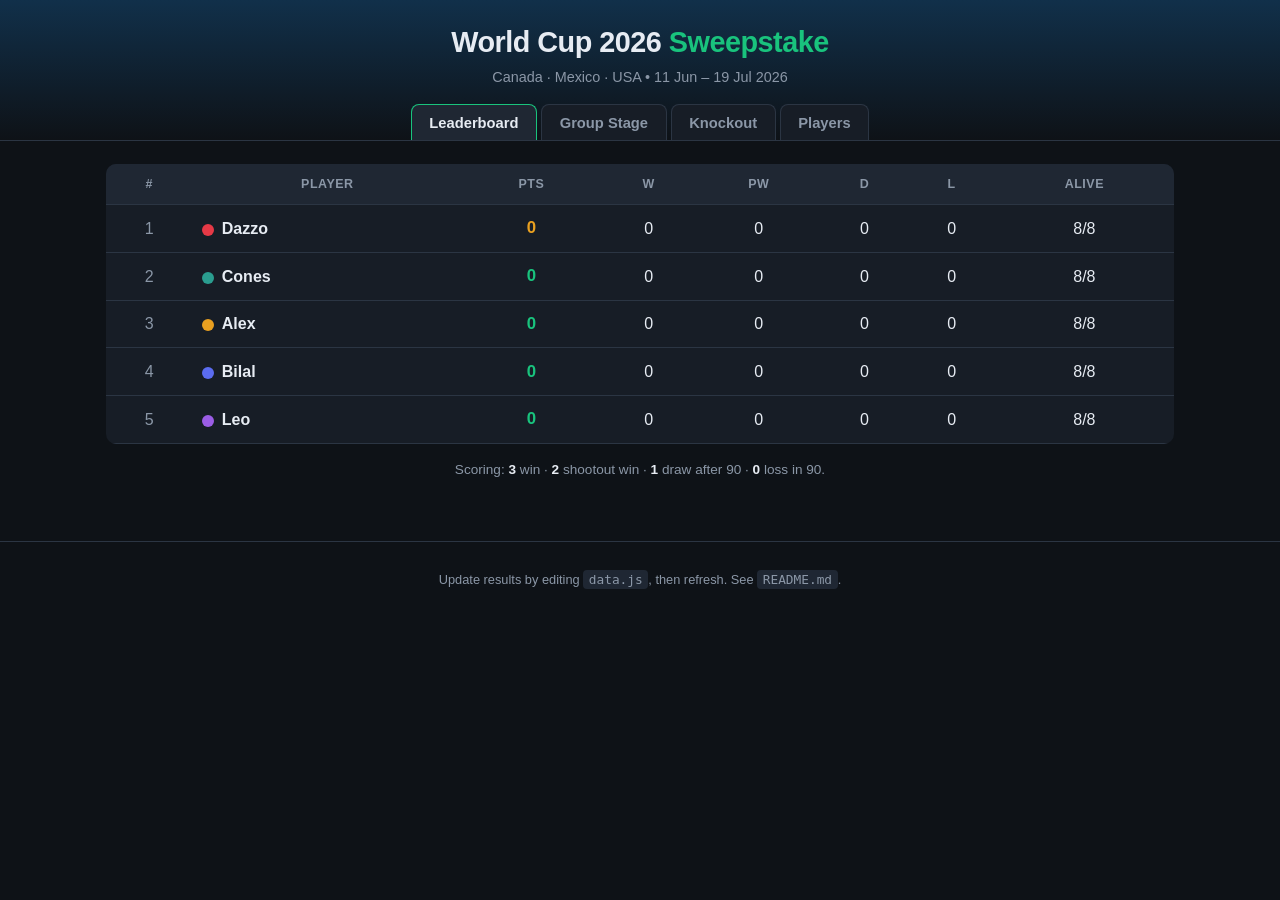
==== worldcup/index.html @ 8398db3d "Add World Cup 2026 sweepstake tracker Self-contained static site (worldcup/) tracking the WC2026 tou" ====
<!DOCTYPE html>
<html lang="en">
<head>
  <meta charset="UTF-8" />
  <meta name="viewport" content="width=device-width, initial-scale=1.0" />
  <title>World Cup 2026 Sweepstake</title>
  <link rel="stylesheet" href="styles.css" />
</head>
<body>
  <header>
    <h1>World Cup 2026 <span>Sweepstake</span></h1>
    <p class="tagline">Canada &middot; Mexico &middot; USA &bull; 11 Jun &ndash; 19 Jul 2026</p>
    <nav class="tabs">
      <button class="tab active" data-view="leaderboard">Leaderboard</button>
      <button class="tab" data-view="groups">Group Stage</button>
      <button class="tab" data-view="bracket">Knockout</button>
      <button class="tab" data-view="players">Players</button>
    </nav>
  </header>

  <main id="content"></main>

  <footer>
    <p>Update results by editing <code>data.js</code>, then refresh. See <code>README.md</code>.</p>
  </footer>

  <script src="data.js"></script>
  <script src="app.js"></script>
</body>
</html>
---- worldcup/styles.css ----
:root {
  --bg: #0e1217;
  --panel: #171d26;
  --panel2: #1f2733;
  --line: #2b3543;
  --text: #e7ecf3;
  --muted: #8b97a7;
  --accent: #19c37d;
  --gold: #e9a020;
}
* { box-sizing: border-box; }
body {
  margin: 0;
  font-family: -apple-system, BlinkMacSystemFont, "Segoe UI", Roboto, Helvetica, Arial, sans-serif;
  background: var(--bg);
  color: var(--text);
  line-height: 1.45;
}
header {
  padding: 1.4rem 1rem 0;
  text-align: center;
  background: linear-gradient(180deg, #11304a 0%, var(--bg) 100%);
  border-bottom: 1px solid var(--line);
}
h1 { margin: 0; font-size: 1.8rem; letter-spacing: -0.5px; }
h1 span { color: var(--accent); }
.tagline { color: var(--muted); margin: 0.2rem 0 1rem; font-size: 0.9rem; }

.tabs { display: flex; gap: 0.25rem; justify-content: center; flex-wrap: wrap; }
.tab {
  background: var(--panel); color: var(--muted);
  border: 1px solid var(--line); border-bottom: none;
  padding: 0.6rem 1.1rem; font-size: 0.92rem; font-weight: 600;
  border-radius: 8px 8px 0 0; cursor: pointer;
}
.tab:hover { color: var(--text); }
.tab.active { background: var(--panel2); color: var(--text); border-color: var(--accent); }

main { max-width: 1100px; margin: 0 auto; padding: 1.4rem 1rem 3rem; }

/* leaderboard */
table.board { width: 100%; border-collapse: collapse; background: var(--panel); border-radius: 10px; overflow: hidden; }
table.board th, table.board td { padding: 0.7rem 0.6rem; text-align: center; border-bottom: 1px solid var(--line); }
table.board th { background: var(--panel2); color: var(--muted); font-size: 0.78rem; text-transform: uppercase; letter-spacing: 0.04em; }
table.board td:nth-child(2) { text-align: left; font-weight: 600; }
table.board td.rank { color: var(--muted); }
table.board tr:first-child td.pts { color: var(--gold); }
td.pts, .pts { font-weight: 800; color: var(--accent); font-size: 1.05rem; }
.pchip { display: inline-block; width: 12px; height: 12px; border-radius: 50%; margin-right: 0.5rem; vertical-align: middle; }
.rules { color: var(--muted); font-size: 0.85rem; text-align: center; margin-top: 1rem; }
.rules b { color: var(--text); }

/* grid of cards */
.grid { display: grid; grid-template-columns: repeat(auto-fill, minmax(320px, 1fr)); gap: 1rem; }
.card { background: var(--panel); border: 1px solid var(--line); border-radius: 12px; padding: 1rem; }
.card h3 { margin: 0 0 0.7rem; font-size: 1.1rem; display: flex; align-items: center; gap: 0.4rem; }

/* standings */
table.standings { width: 100%; border-collapse: collapse; font-size: 0.85rem; margin-bottom: 0.8rem; }
table.standings th, table.standings td { padding: 0.35rem 0.3rem; text-align: center; border-bottom: 1px solid var(--line); }
table.standings th { color: var(--muted); font-weight: 600; font-size: 0.72rem; }
table.standings .tname { text-align: left; min-width: 130px; }
table.standings tr.qual td { background: rgba(25,195,125,0.08); }
table.standings tr.third td { background: rgba(233,160,32,0.07); }

/* fixtures */
.fixtures { display: flex; flex-direction: column; gap: 0.3rem; }
.fx {
  display: grid; grid-template-columns: 64px 1fr auto 1fr; align-items: center;
  gap: 0.4rem; padding: 0.35rem 0.5rem; border-radius: 8px; background: var(--panel2); font-size: 0.85rem;
}
.fx .date { color: var(--muted); font-size: 0.72rem; }
.fx .home { text-align: right; }
.fx .away { text-align: left; }
.fx .score { font-weight: 700; min-width: 38px; text-align: center; color: var(--muted); }
.fx.done .score { color: var(--text); }
.decided { display: block; font-size: 0.6rem; color: var(--gold); font-weight: 600; }

/* teams + owners */
.team { display: inline-flex; align-items: center; gap: 0.35rem; }
.team.out { color: var(--muted); text-decoration: line-through; opacity: 0.6; }
.team.tbd, .tbd { color: var(--muted); font-style: italic; }
.owner {
  display: inline-flex; align-items: center; justify-content: center;
  width: 16px; height: 16px; border-radius: 50%; font-size: 0.62rem; font-weight: 800; color: #fff;
}

/* bracket */
.bracket { display: flex; gap: 1rem; overflow-x: auto; padding-bottom: 0.5rem; }
.round { min-width: 190px; flex: 0 0 auto; }
.round h3 { font-size: 0.92rem; color: var(--muted); margin: 0 0 0.6rem; text-transform: uppercase; letter-spacing: 0.04em; }
.tie { background: var(--panel); border: 1px solid var(--line); border-radius: 10px; padding: 0.5rem 0.6rem; margin-bottom: 0.6rem; }
.tie.done { border-color: var(--accent); }
.tieline { display: flex; justify-content: space-between; align-items: center; padding: 0.15rem 0; font-size: 0.85rem; }
.tieline .ts { font-weight: 700; }
.tiefoot { color: var(--muted); font-size: 0.68rem; margin-top: 0.3rem; }

/* player breakdown */
.card.player h3 .ptotal { margin-left: auto; color: var(--accent); font-size: 0.95rem; }
.card .sub { color: var(--muted); font-size: 0.82rem; margin: -0.3rem 0 0.7rem; }
.teamlist { list-style: none; margin: 0; padding: 0; }
.teamlist li { display: flex; justify-content: space-between; align-items: center; padding: 0.35rem 0; border-bottom: 1px solid var(--line); font-size: 0.9rem; }
.teamlist li.out { opacity: 0.55; }
.teamlist li b { color: var(--accent); white-space: nowrap; }
.grp { color: var(--muted); font-weight: 600; margin-left: 0.2rem; }

footer { text-align: center; color: var(--muted); font-size: 0.8rem; padding: 1rem; border-top: 1px solid var(--line); }
footer code { background: var(--panel2); padding: 0.1rem 0.35rem; border-radius: 4px; }

@media (max-width: 480px) {
  .fx { grid-template-columns: 52px 1fr auto 1fr; font-size: 0.8rem; }
  h1 { font-size: 1.4rem; }
}
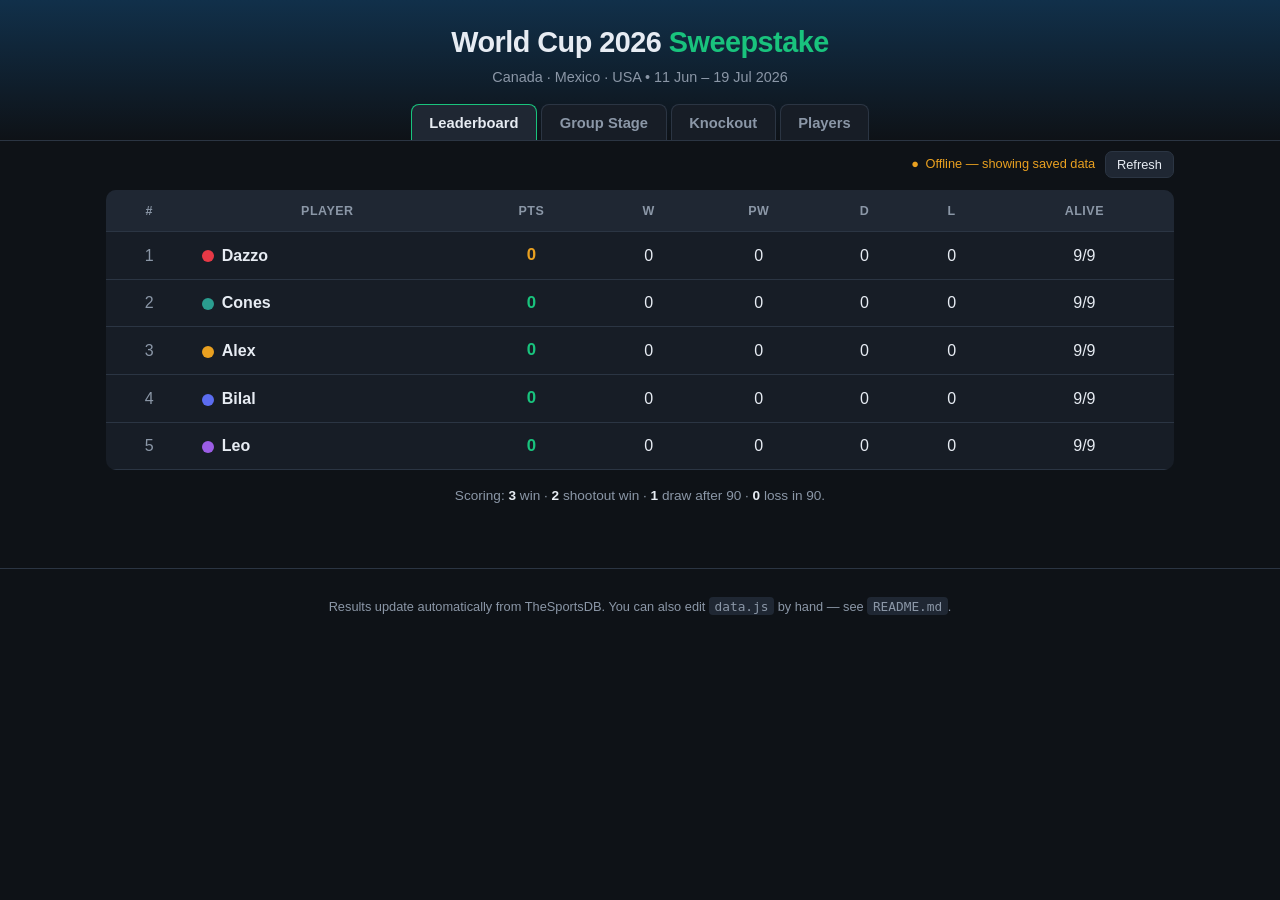
==== commit edcd3466: "Add automatic results + online deployment; 9 teams per player - 9 teams each (45 drawn, 3 unallocate" ====
--- a/worldcup/index.html
+++ b/worldcup/index.html
@@ -18,13 +18,19 @@
     </nav>
   </header>
 
+  <div class="livebar">
+    <span id="live-status" class="live-status">&hellip;</span>
+    <button id="live-refresh" class="live-refresh" title="Fetch latest results">Refresh</button>
+  </div>
+
   <main id="content"></main>
 
   <footer>
-    <p>Update results by editing <code>data.js</code>, then refresh. See <code>README.md</code>.</p>
+    <p>Results update automatically from TheSportsDB. You can also edit <code>data.js</code> by hand &mdash; see <code>README.md</code>.</p>
   </footer>
 
   <script src="data.js"></script>
+  <script src="live.js"></script>
   <script src="app.js"></script>
 </body>
 </html>
--- a/worldcup/styles.css
+++ b/worldcup/styles.css
@@ -36,7 +36,18 @@
 .tab:hover { color: var(--text); }
 .tab.active { background: var(--panel2); color: var(--text); border-color: var(--accent); }
 
-main { max-width: 1100px; margin: 0 auto; padding: 1.4rem 1rem 3rem; }
+.livebar { max-width: 1100px; margin: 0 auto; padding: 0.6rem 1rem 0; display: flex; align-items: center; gap: 0.6rem; justify-content: flex-end; }
+.live-status { font-size: 0.8rem; color: var(--muted); }
+.live-status::before { content: "●"; margin-right: 0.4rem; }
+.live-status.ok { color: var(--accent); }
+.live-status.ok::before { color: var(--accent); }
+.live-status.loading::before { color: var(--gold); }
+.live-status.warn { color: var(--gold); }
+.live-status.muted::before { color: var(--muted); }
+.live-refresh { background: var(--panel2); color: var(--text); border: 1px solid var(--line); border-radius: 7px; padding: 0.3rem 0.7rem; font-size: 0.8rem; cursor: pointer; }
+.live-refresh:hover { border-color: var(--accent); }
+
+main { max-width: 1100px; margin: 0 auto; padding: 0.8rem 1rem 3rem; }
 
 /* leaderboard */
 table.board { width: 100%; border-collapse: collapse; background: var(--panel); border-radius: 10px; overflow: hidden; }
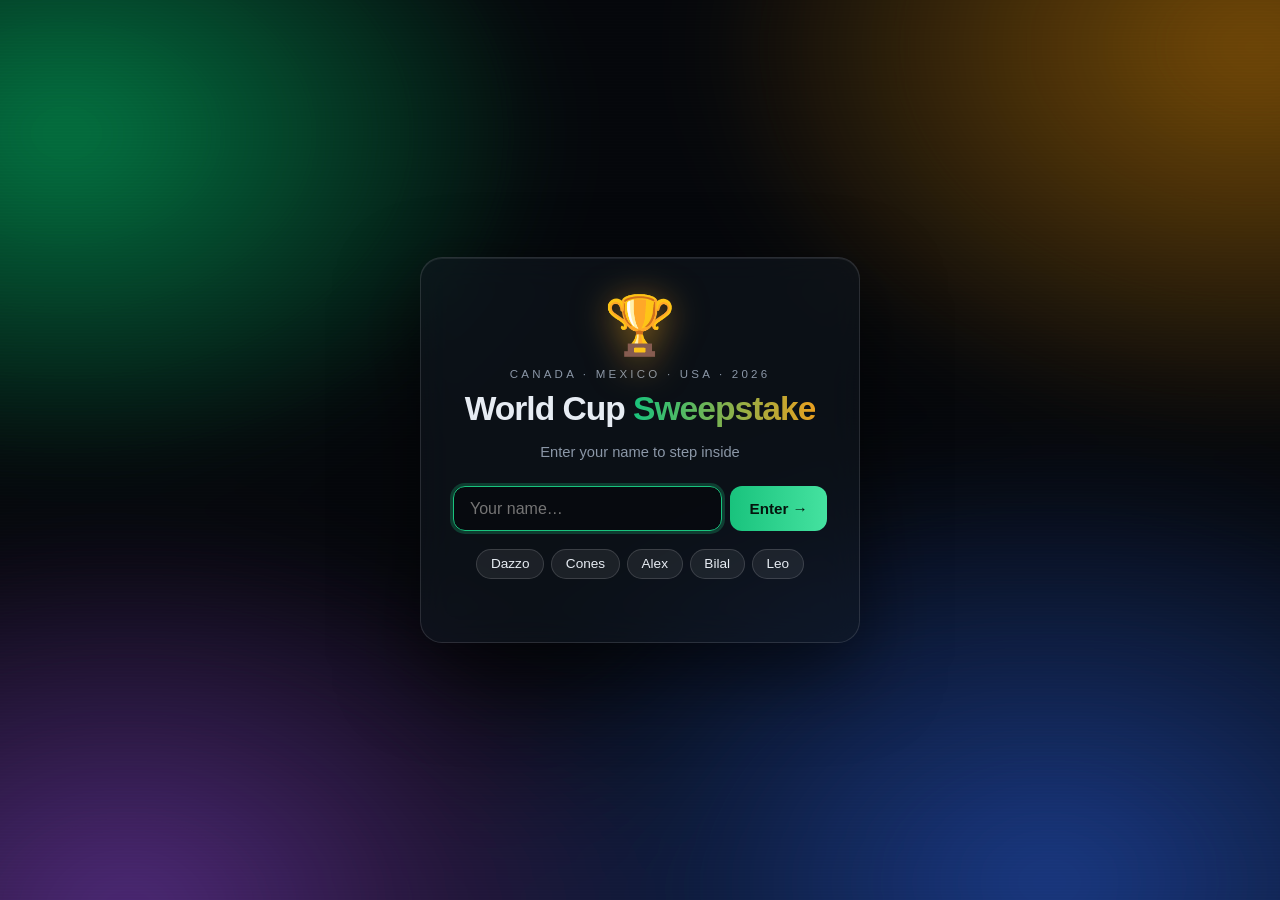
==== commit 94288d79: "Add gated login screen with cinematic reveal into the site - Front page is gated: visitor enters the" ====
--- a/worldcup/index.html
+++ b/worldcup/index.html
@@ -6,7 +6,28 @@
   <title>World Cup 2026 Sweepstake</title>
   <link rel="stylesheet" href="styles.css" />
 </head>
-<body>
+<body class="locked">
+  <!-- ===== Gate / login ===== -->
+  <div id="gate" class="gate">
+    <div class="gate-bg"></div>
+    <div class="gate-grain"></div>
+    <div class="gate-card">
+      <div class="gate-trophy">🏆</div>
+      <p class="gate-kicker">Canada · Mexico · USA · 2026</p>
+      <h1 class="gate-title">World Cup <span>Sweepstake</span></h1>
+      <p class="gate-sub">Enter your name to step inside</p>
+      <form id="gate-form" autocomplete="off">
+        <input id="gate-input" type="text" placeholder="Your name…" aria-label="Your name" spellcheck="false" />
+        <button type="submit" class="gate-go">Enter →</button>
+      </form>
+      <div class="gate-chips" id="gate-chips"></div>
+      <p class="gate-error" id="gate-error"></p>
+    </div>
+  </div>
+  <canvas id="confetti" class="confetti"></canvas>
+
+  <!-- ===== Main site ===== -->
+  <div id="site" class="site">
   <header>
     <h1>World Cup 2026 <span>Sweepstake</span></h1>
     <p class="tagline">Canada &middot; Mexico &middot; USA &bull; 11 Jun &ndash; 19 Jul 2026</p>
@@ -19,6 +40,8 @@
   </header>
 
   <div class="livebar">
+    <span id="whoami" class="whoami"></span>
+    <span class="livebar-spacer"></span>
     <span id="live-status" class="live-status">&hellip;</span>
     <button id="live-refresh" class="live-refresh" title="Fetch latest results">Refresh</button>
   </div>
@@ -28,6 +51,7 @@
   <footer>
     <p>Results update automatically from TheSportsDB. You can also edit <code>data.js</code> by hand &mdash; see <code>README.md</code>.</p>
   </footer>
+  </div><!-- /#site -->
 
   <script src="data.js"></script>
   <script src="live.js"></script>
--- a/worldcup/styles.css
+++ b/worldcup/styles.css
@@ -118,7 +118,113 @@
 footer { text-align: center; color: var(--muted); font-size: 0.8rem; padding: 1rem; border-top: 1px solid var(--line); }
 footer code { background: var(--panel2); padding: 0.1rem 0.35rem; border-radius: 4px; }
 
+/* ===== Gate / login ===== */
+body.locked { overflow: hidden; }
+
+.site {
+  opacity: 0;
+  transform: scale(0.985) translateY(14px);
+  filter: blur(8px);
+  transition: opacity 1s ease, transform 1.1s cubic-bezier(.16,1,.3,1), filter 1s ease;
+}
+.site.reveal { opacity: 1; transform: none; filter: none; }
+
+.gate {
+  position: fixed; inset: 0; z-index: 1000;
+  display: flex; align-items: center; justify-content: center;
+  overflow: hidden; background: #05070b;
+  transition: opacity .85s ease, transform 1s cubic-bezier(.7,0,.84,0), filter .85s ease;
+}
+.gate.exit { opacity: 0; transform: scale(1.18); filter: blur(14px); pointer-events: none; }
+
+.gate-bg {
+  position: absolute; inset: -30%;
+  background:
+    radial-gradient(40% 40% at 22% 28%, rgba(25,195,125,0.55), transparent 60%),
+    radial-gradient(45% 45% at 80% 22%, rgba(233,160,32,0.45), transparent 60%),
+    radial-gradient(50% 50% at 70% 80%, rgba(64,108,240,0.5), transparent 60%),
+    radial-gradient(45% 45% at 25% 82%, rgba(155,93,229,0.45), transparent 60%);
+  filter: blur(40px) saturate(140%);
+  animation: drift 18s ease-in-out infinite alternate;
+}
+@keyframes drift {
+  0%   { transform: translate(-4%, -3%) rotate(0deg) scale(1.05); }
+  50%  { transform: translate(5%, 4%) rotate(8deg) scale(1.15); }
+  100% { transform: translate(-3%, 6%) rotate(-6deg) scale(1.1); }
+}
+.gate-grain {
+  position: absolute; inset: 0; pointer-events: none; opacity: 0.5;
+  background:
+    repeating-linear-gradient(0deg, rgba(255,255,255,0.03) 0 1px, transparent 1px 3px);
+  mix-blend-mode: overlay;
+}
+
+.gate-card {
+  position: relative; z-index: 2; text-align: center;
+  width: min(92vw, 440px); padding: 2.4rem 2rem 2rem;
+  background: rgba(18,24,33,0.55);
+  border: 1px solid rgba(255,255,255,0.12);
+  border-radius: 22px;
+  box-shadow: 0 30px 80px rgba(0,0,0,0.55), inset 0 1px 0 rgba(255,255,255,0.08);
+  -webkit-backdrop-filter: blur(18px); backdrop-filter: blur(18px);
+  animation: cardIn 1s cubic-bezier(.16,1,.3,1) both;
+}
+@keyframes cardIn { from { opacity: 0; transform: translateY(26px) scale(.96); } to { opacity: 1; transform: none; } }
+
+.gate-trophy { font-size: 3.6rem; line-height: 1; filter: drop-shadow(0 6px 18px rgba(233,160,32,0.6)); animation: float 4s ease-in-out infinite; }
+@keyframes float { 0%,100% { transform: translateY(0); } 50% { transform: translateY(-9px); } }
+.gate-kicker { margin: 0.7rem 0 0; color: var(--muted); font-size: 0.72rem; letter-spacing: 0.28em; text-transform: uppercase; }
+.gate-title { margin: 0.2rem 0 0; font-size: 2.1rem; font-weight: 800; letter-spacing: -1px; }
+.gate-title span { background: linear-gradient(90deg, var(--accent), var(--gold)); -webkit-background-clip: text; background-clip: text; -webkit-text-fill-color: transparent; }
+.gate-sub { color: var(--muted); margin: 0.5rem 0 1.4rem; font-size: 0.92rem; }
+
+#gate-form { display: flex; gap: 0.5rem; }
+#gate-input {
+  flex: 1; padding: 0.8rem 1rem; font-size: 1rem; color: var(--text);
+  background: rgba(0,0,0,0.35); border: 1px solid rgba(255,255,255,0.16);
+  border-radius: 12px; outline: none; transition: border-color .2s, box-shadow .2s;
+}
+#gate-input:focus { border-color: var(--accent); box-shadow: 0 0 0 3px rgba(25,195,125,0.25); }
+.gate-go {
+  padding: 0 1.2rem; font-size: 0.95rem; font-weight: 700; color: #05140d; cursor: pointer;
+  background: linear-gradient(90deg, var(--accent), #45e2a0); border: none; border-radius: 12px;
+  transition: transform .12s ease, box-shadow .2s ease;
+}
+.gate-go:hover { transform: translateY(-1px); box-shadow: 0 8px 22px rgba(25,195,125,0.4); }
+.gate-go:active { transform: translateY(0); }
+
+.gate-chips { display: flex; flex-wrap: wrap; gap: 0.45rem; justify-content: center; margin-top: 1.1rem; }
+.gate-chip {
+  padding: 0.4rem 0.85rem; font-size: 0.85rem; color: var(--text); cursor: pointer;
+  background: rgba(255,255,255,0.07); border: 1px solid rgba(255,255,255,0.14);
+  border-radius: 999px; transition: background .15s, border-color .15s, transform .12s;
+}
+.gate-chip:hover { background: rgba(255,255,255,0.16); border-color: var(--accent); transform: translateY(-1px); }
+.gate-error { min-height: 1.2em; margin: 0.9rem 0 0; color: #ff6b6b; font-size: 0.85rem; }
+.gate-card.shake { animation: shake .45s; }
+@keyframes shake { 10%,90%{transform:translateX(-2px)} 20%,80%{transform:translateX(4px)} 30%,50%,70%{transform:translateX(-8px)} 40%,60%{transform:translateX(8px)} }
+
+.confetti { position: fixed; inset: 0; z-index: 1001; pointer-events: none; }
+
+/* logged-in chip + "me" highlights */
+.livebar-spacer { flex: 1; }
+.whoami { display: none; align-items: center; gap: 0.4rem; font-size: 0.82rem; color: var(--muted); cursor: pointer; }
+.whoami.show { display: inline-flex; }
+.whoami b { color: var(--text); }
+.whoami .switch { color: var(--muted); border: 1px solid var(--line); border-radius: 6px; padding: 0 0.35rem; font-size: 0.72rem; }
+.whoami:hover .switch { border-color: var(--accent); color: var(--text); }
+table.board tr.me td { background: rgba(25,195,125,0.12); }
+table.board tr.me td:nth-child(2)::after { content: " you"; color: var(--accent); font-size: 0.7rem; font-weight: 700; }
+.card.player.me { border-color: var(--accent); box-shadow: 0 0 0 1px var(--accent), 0 8px 30px rgba(25,195,125,0.15); }
+
+@media (prefers-reduced-motion: reduce) {
+  .gate-bg, .gate-trophy { animation: none; }
+  .site, .gate { transition-duration: .3s; }
+}
+
 @media (max-width: 480px) {
   .fx { grid-template-columns: 52px 1fr auto 1fr; font-size: 0.8rem; }
   h1 { font-size: 1.4rem; }
-}
+  .gate-title { font-size: 1.7rem; }
+  #gate-form { flex-direction: column; }
+}
